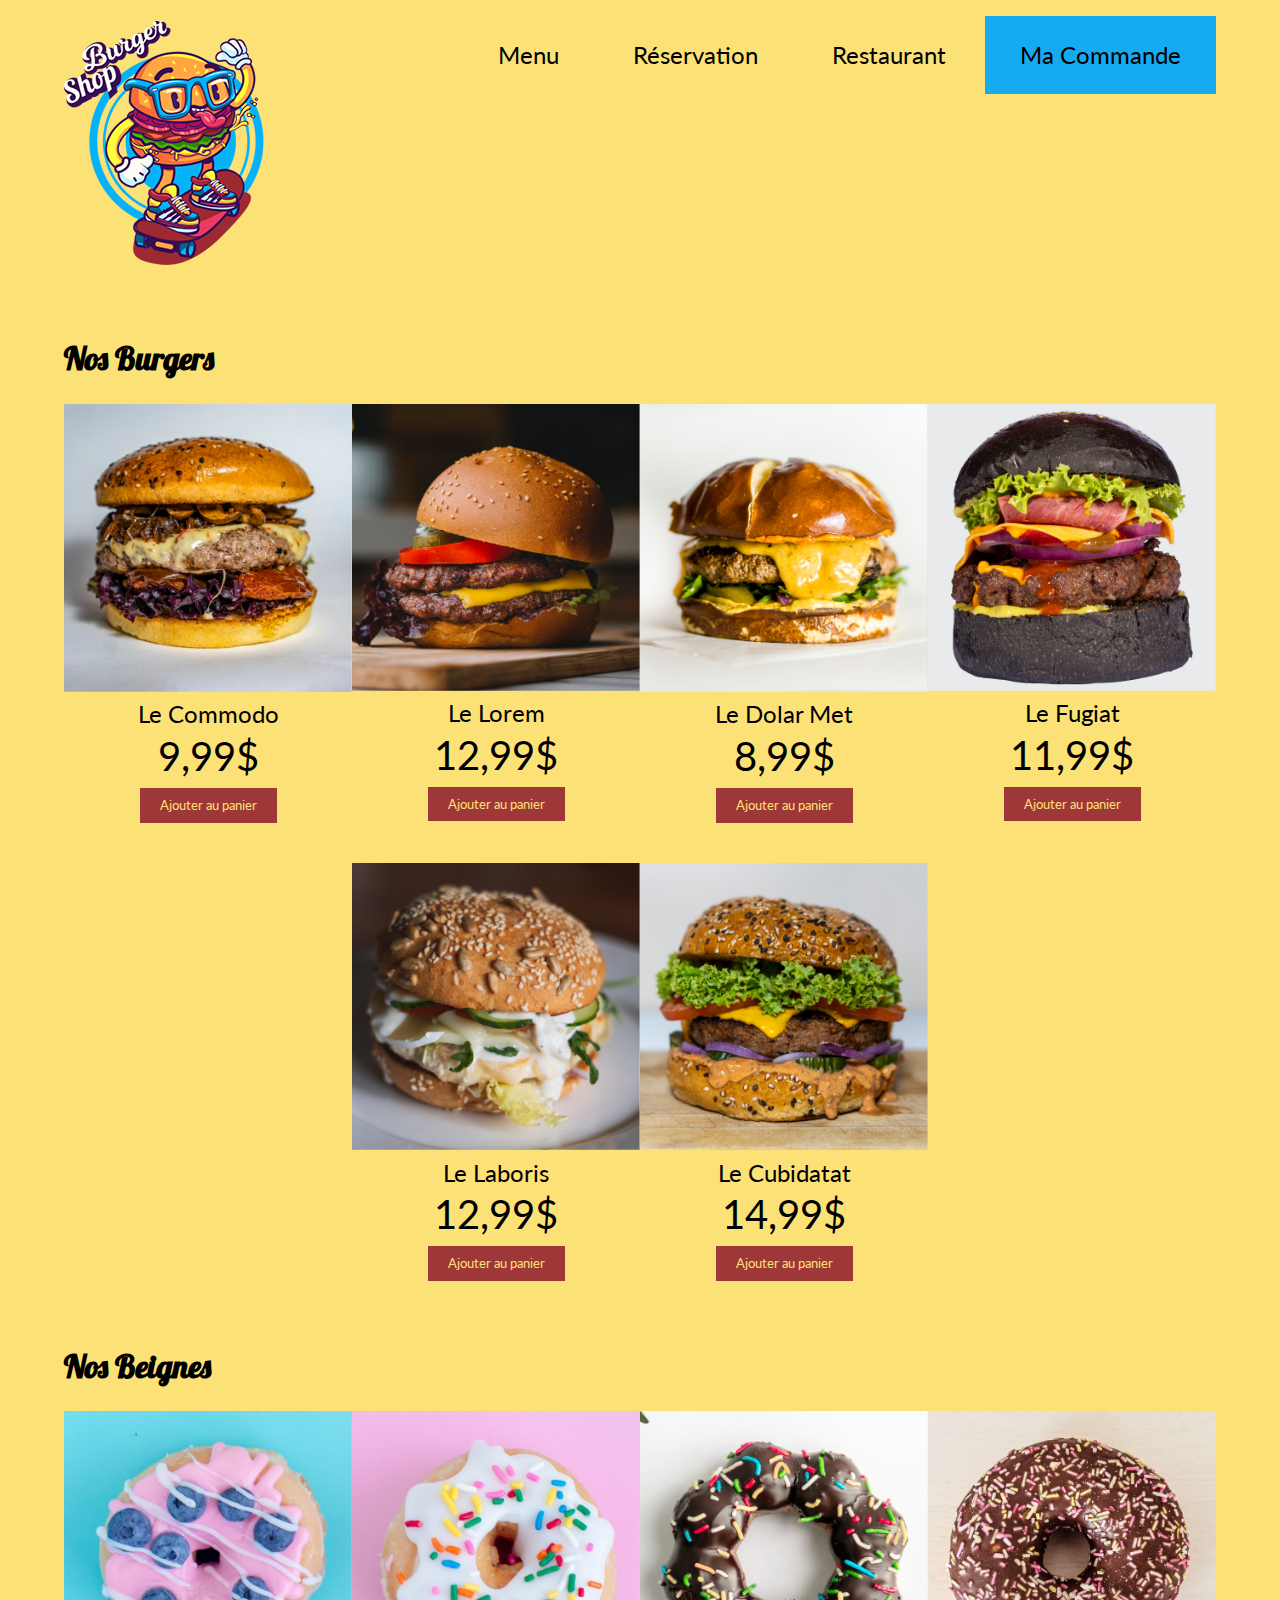
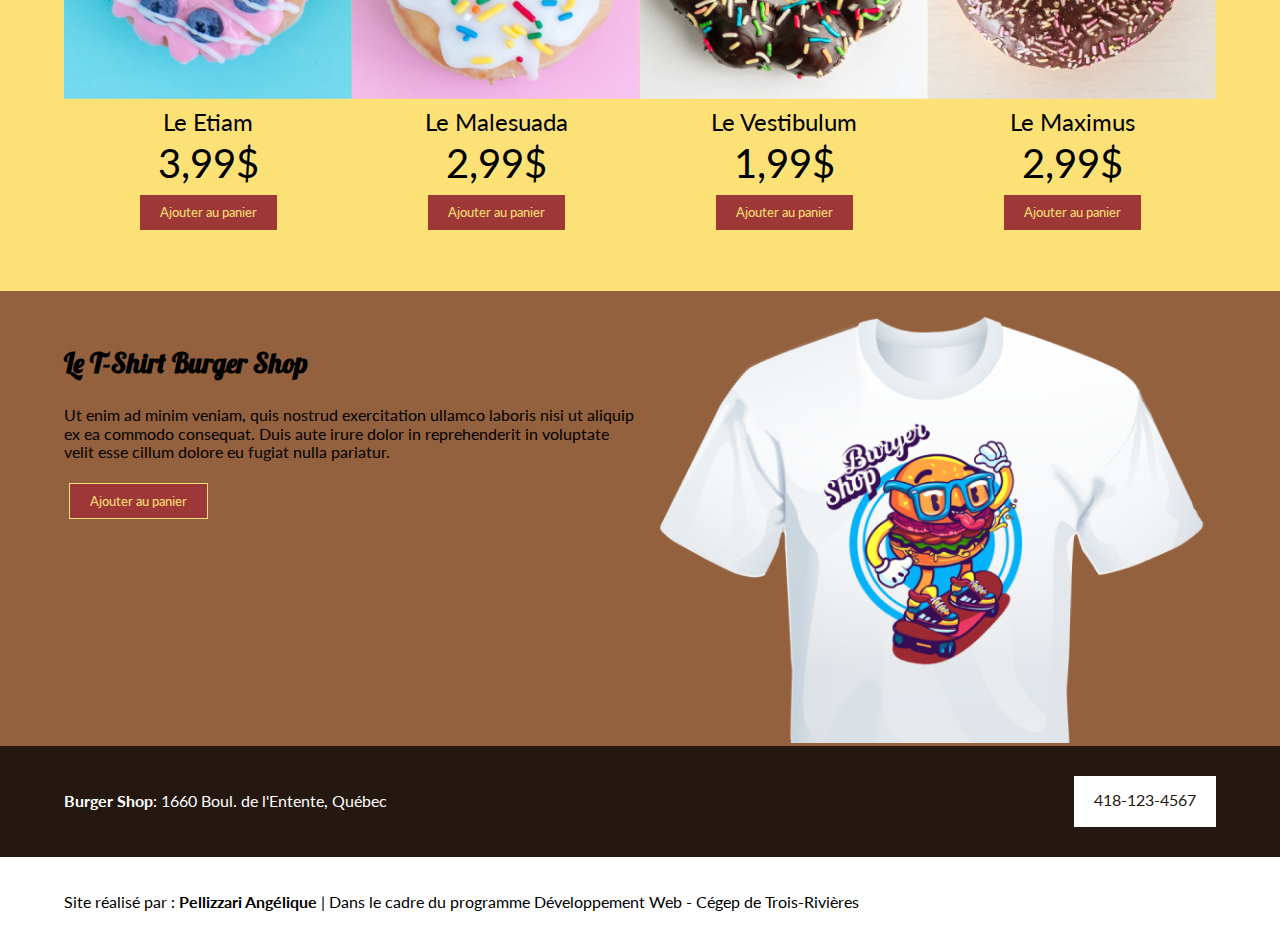
==== index.html @ 7b6b44d7 "arrangement / laurent pour manifest" ====
<!DOCTYPE html>

<html lang="fr">

<head>
	<meta charset="utf-8" />
	<title>Bienvenue chez Burger Shop !</title>
	<meta name="description" content="Restaurant Burger Shop, offrant des burgers et des beignes délicieuses">

	<!-- meta viewport : importante à inclure pour l'affichage sur les divers appareils -->
	<meta name="viewport" content="width=device-width, initial-scale=1">
	<!-- Add iOS meta tags and icons -->
	<meta name="apple-mobile-web-app-capable" content="yes">
	<meta name="apple-mobile-web-app-status-bar-style" content="black">
	<meta name="apple-mobile-web-app-title" content="Burger Shop">
	<link rel="apple-touch-icon" href="./img/icons/maskable_icon_x192.png">

	<meta name="description" content="ceci est une demo de progressive web app">
	<meta name="theme-color" content="#fce177" />

	<link media="screen" rel="stylesheet" href="css/normalize.css">
	<link media="screen" rel="stylesheet" href="css/styles.css">
	<link rel="manifest" href="pratiquePWA/manifest.json">
	<link rel="icon" href="burger.png">
	<link rel="preconnect" href="https://fonts.googleapis.com">
	<link rel="preconnect" href="https://fonts.gstatic.com" crossorigin>
	<link
		href="https://fonts.googleapis.com/css2?family=Lato:ital,wght@0,100;0,300;0,400;0,700;0,900;1,100;1,300;1,400;1,700;1,900&family=Lobster&display=swap"
		rel="stylesheet">
	

</head>

<body>
	<header class="container">
		<div class="logo">
			<h1 href="index.html"><img src="./img/logo-burger-shop_200px.png" alt="logo burger shop"></h1>

			<nav>
				<ul>
					<li><a href="index.html">Menu</a></li>
					<li><a href="reservation.html">Réservation</a></li>
					<li><a href="restaurant.html">Restaurant</a></li>
					<li id="cmd"><a href="macommande.html">Ma Commande</a></li>
				</ul>
			</nav>
			<img class="ptimenuburger" href="#" src="img/icon-menu-fonce.png" alt="menu burger">
		</div>
	</header>
	<main>
		<div class="container">
			<section>
				<h2>Nos Burgers</h2>
				<div class="flex-burger">
					<div class="box">
						<img src="./img/menu/burger-choux.png" alt="Burger Le Commodo">
						<p class="nom">Le Commodo</p>
						<p class="prix">9,99$</p>
						<button class="btn" href="#">Ajouter au panier</button>
					</div>
					<div class="box">
						<img src="./img/menu/burger-double-fromage.png" alt="Burger Le Lorem">
						<p class="nom">Le Lorem</p>
						<p class="prix">12,99$</p>
						<button class="btn" href="#">Ajouter au panier</button>
					</div>
					<div class="box">
						<img src="./img/menu/burger-fromage.png" alt="Burger Le Dolar Met">
						<p class="nom">Le Dolar Met</p>
						<p class="prix">8,99$</p>
						<button class="btn" href="#">Ajouter au panier</button>
					</div>
					<div class="box">
						<img src="./img/menu/burger-pain-noir.png" alt="Burger Le Fugiat">
						<p class="nom">Le Fugiat</p>
						<p class="prix">11,99$</p>
						<button class="btn" href="#">Ajouter au panier</button>
					</div>
					<div class="box">
						<img src="./img/menu/burger-poisson.png" alt="Burger Le Laboris">
						<p class="nom">Le Laboris</p>
						<p class="prix">12,99$</p>
						<button class="btn" href="#">Ajouter au panier</button>
					</div>
					<div class="box">
						<img src="./img/menu/burger-sesame.png" alt="Burger Le Cubidatat">
						<p class="nom">Le Cubidatat</p>
						<p class="prix">14,99$</p>
						<button class="btn" href="#">Ajouter au panier</button>
					</div>
				</div>
			</section>
			<section>
				<h2>Nos Beignes</h2>
				<div class="flex-burger">
					<div class="box">
						<img src="./img/menu/beign-bleuet.png" alt="Beigne Le Etiam">
						<p class="nom">Le Etiam</p>
						<p class="prix">3,99$</p>
						<button class="btn" href="#">Ajouter au panier</button>
					</div>
					<div class="box">
						<img src="./img/menu/beigne-bonbons.png" alt="Beigne Le Malesuada">
						<p class="nom">Le Malesuada</p>
						<p class="prix">2,99$</p>
						<button class="btn" href="#">Ajouter au panier</button>
					</div>
					<div class="box">
						<img src="./img/menu/beigne-chocolat.png" alt="Beigne Le Vestibulum">
						<p class="nom">Le Vestibulum</p>
						<p class="prix">1,99$</p>
						<button class="btn" href="#">Ajouter au panier</button>
					</div>
					<div class="box">
						<img src="./img/menu/beigne-glace.png" alt="Beigne Le Maximus">
						<p class="nom">Le Maximus</p>
						<p class="prix">2,99$</p>
						<button class="btn" href="#">Ajouter au panier</button>
					</div>
				</div>
			</section>
		</div>
	</main>
	<aside id="aside1">
		<div class="container">
			<div class="tshirt">
				<div id="div-tshirt">
					<h3 id="h3-ad2">Le T-Shirt Burger Shop</h3>
					<p>Ut enim ad minim veniam, quis nostrud exercitation ullamco laboris nisi ut
						aliquip ex ea commodo consequat. Duis aute irure dolor in reprehenderit in voluptate
						velit esse cillum dolore eu fugiat nulla pariatur. </p>
					<button class="btn" href="#">Ajouter au panier</button>
				</div>
				<div><img id="tshirt" src="./img/t-shirt.png" alt="T-Shirt Burger Shop"></div>
			</div>
		</div>
	</aside>
	<aside id="aside2">
		<div class="container foo1">
			<p><strong>Burger Shop</strong>: 1660 Boul. de l'Entente, Québec</p>
			<a id="tel" href="tel:+14181234567">418-123-4567</a>
		</div>
	</aside>
	<footer>
		<div class="container">
			<p>Site réalisé par : <strong>Pellizzari Angélique</strong> | Dans le cadre du
				programme Développement Web - Cégep de Trois-Rivières</p>
		</div>

	</footer>

</body>

</html>
---- css/styles.css ----
/* Propriétés générales */

* {
	box-sizing: border-box;
}

img {
	max-width: 100%;
}

.container {
	width: 90%;
	max-width: 1200px;
	margin: 0 auto;
}

body {
	font-size: 1rem;
	background-color: rgb(252, 225, 119);
	font-family: 'Lato', sans-serif;
}

h1,
h2,
h3,
h4 {
	font-family: 'Lobster', cursive;
}

h2 {
	font-size: 2rem;
}

h3 {
	font-size: 1.7rem;
}

h4 {
	font-size: 1.5rem;
}

.btn {
	margin: 5px 5px;
	font-size: 0.8rem;
	background-color: rgb(158, 55, 55);
	border: solid 1px rgb(252, 225, 119);
	text-decoration: none;
	color: rgb(252, 225, 119);
	padding: 10px 20px;
}

/* header */

.logo {
	display: flex;
	justify-content: space-between;
	align-items: flex-start;
}

nav li {
	display: inline-block;
}

nav a {
	display: inline-block;
	margin: 10px 10px;
	font-size: 1.5rem;

	text-decoration: none;
	color: rgb(0, 0, 0);
	padding: 15px 25px;
}

nav a:hover {
	color: rgb(22, 171, 240);
}

#cmd {
	background-color: rgb(22, 171, 240);
}

#cmd a:hover {
	color: rgb(252, 225, 119);
}

.ptimenuburger {
	margin-top: 16px;
}

/* main */

main {
	padding: 20px 0;
}

.flex-burger {
	display: flex;
	justify-content: center;
	flex-wrap: wrap;
}

.box {
	text-align: center;
	width: 25%;
	margin-bottom: 3%;
}

.nom {
	font-size: 1.5rem;
	margin: 5px;
}

.prix {
	font-size: 2.5rem;
	margin: 3px;
}

input,
select,
textarea {
	margin-bottom: 15px;
	margin-right: 15px;
}

input[id="nbPresence"] {
	width: 50px;
}

input:focus,
input:hover {
	background-color: rgb(228, 228, 228);
}

span {
	color: red;
}

/*Page Ma commande*/

.flex-cmd {
	display: flex;
	justify-content: space-between;
	flex-wrap: wrap;
	align-items: flex-start;
}

#panier {
	width: 68%;
}

#detail {
	width: 30%;
	background-color: rgb(148, 97, 62);
	padding: 10px 10px;
	color: rgb(252, 225, 119);
}

table {
	width: 100%;
	border-collapse: collapse;
}

td,
th {
	padding: 10px 10px;
}

th {
	text-align: left;
}

td {
	text-align: right;
}

#detail hr {
	border-color: rgb(252, 225, 119);
}

#panier hr {
	border: black 1px solid;
}

.titre {
	font-size: 1.8rem;
}


/* aside */
#aside1 {
	background-color: rgb(148, 97, 62);
	color: black;
}

.tshirt {
	display: flex;
	justify-content: space-between;
}

#div-tshirt {
	max-width: 50%;
}

#aside2 {
	background-color: rgb(36, 24, 16);
	color: black;
	padding: 30px 0;
}

#h3-ad2 {
	padding-top: 30px;
}

.foo1 {
	display: flex;
	justify-content: space-between;
	color: white;
}

#tel {
	padding: 15px 20px;
	text-decoration: none;
	background-color: white;
	color: rgb(36, 24, 16);
}

/* footer */

footer {
	background-color: white;
	color: black;
	padding: 20px 0px;
}

/* Positionnement avec grid  */

.grid-container {
	display: grid;
	grid-template-columns: 1fr 1fr 1fr;
	grid-template-areas:
		"img1 img1 img2"
		"img1 img1 img3"
		"img4 img5 img5"
		"img6 img5 img5";
}

#img1 {
	grid-area: img1;
}

#img2 {
	grid-area: img2;
}

#img3 {
	grid-area: img3;
}

#img4 {
	grid-area: img4;
}

#img5 {
	grid-area: img5;
}

#img6 {
	grid-area: img6;
}

/* Media queries */



@media screen and (min-width: 570px) and (max-width: 960px) {
	nav {
		display: none !important;
	}

	.box {
		width: 33.33%;

	}

	#tshirt {
		margin-top: 40%;
	}

	#panier {
		width: 55%;
	}

	#detail {
		width: 40%;
	}

	.grid-container {
		grid-template-columns: 1fr 1fr;
		grid-template-areas:
		"img1 img2"
		"img3 img4"
		"img5 img6";
	}
}

@media screen and (min-width: 960px) {
	.ptimenuburger {
		display: none !important;
	}
}

@media screen and (min-width: 320px) and (max-width: 570px) {
	nav {
		display: none !important;
	}

	.box {
		width: 50%;
	}

	#aside1 {
		display: none;
	}

	#panier {
		width: 100%;
	}

	#detail {
		width: 100%;
	}

	.grid-container {
		grid-template-columns: 1fr 1fr;
		grid-template-areas:
		"img1 img2"
		"img3 img4"
		"img5 img6";
	}
}
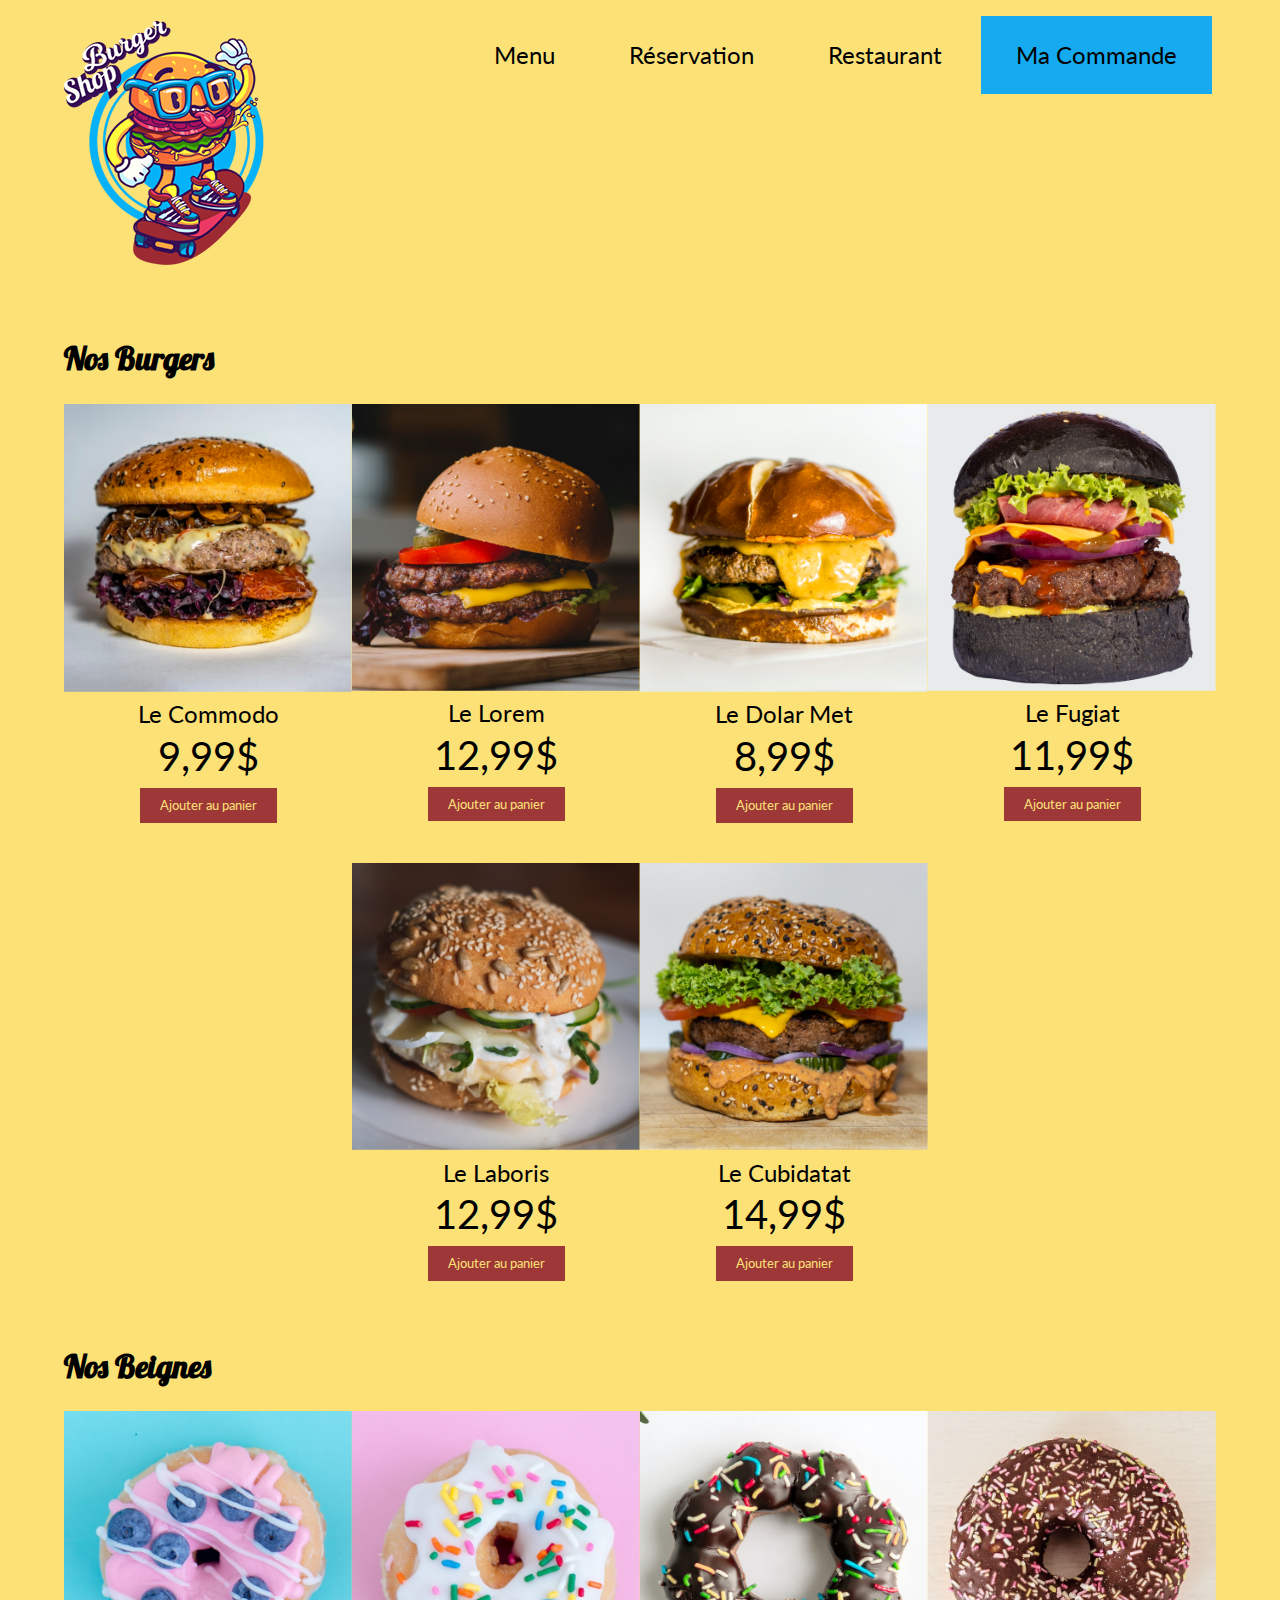
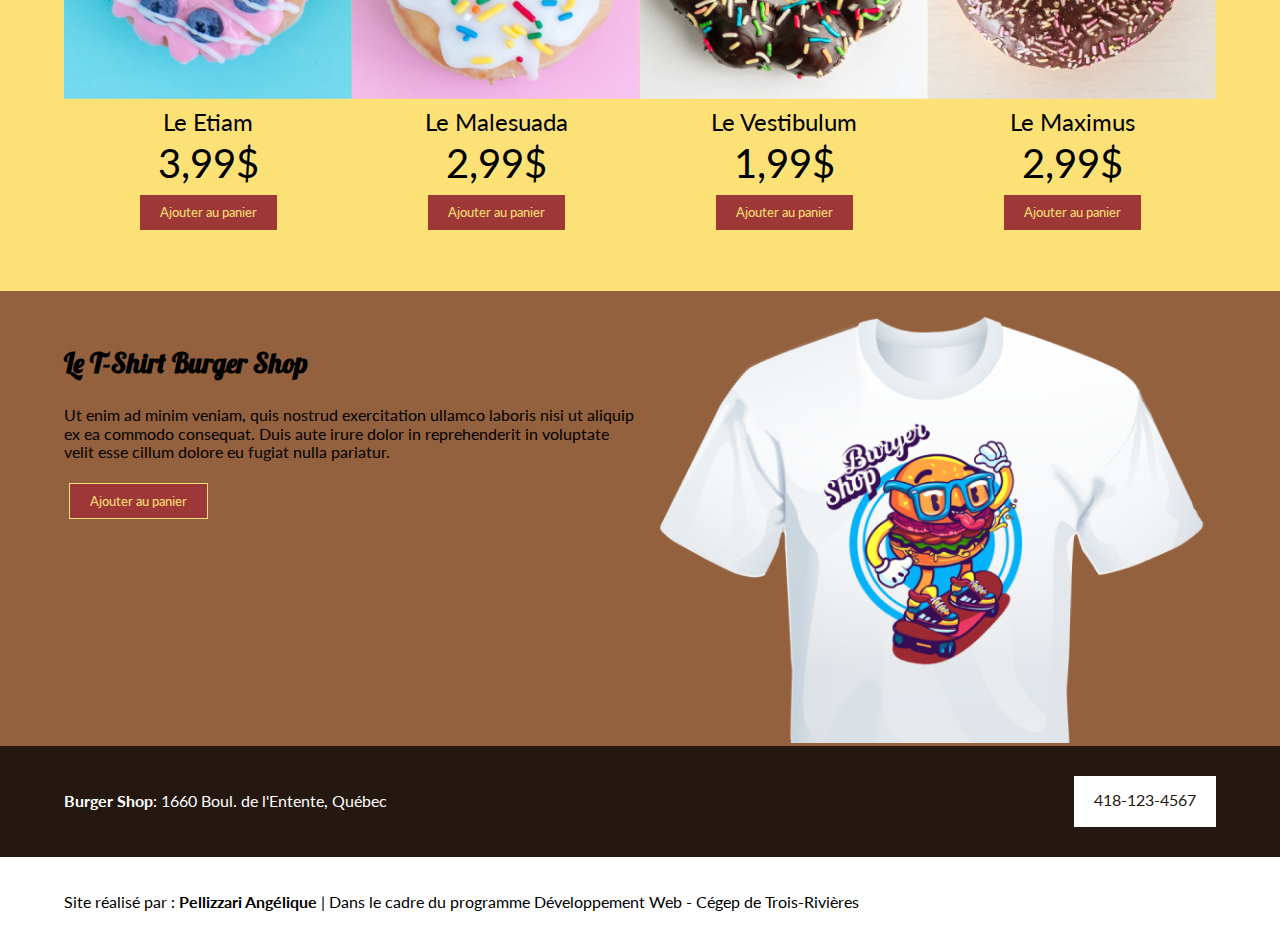
==== commit 6b444546: "ajout bouton install application" ====
--- a/index.html
+++ b/index.html
@@ -20,14 +20,24 @@
 
 	<link media="screen" rel="stylesheet" href="css/normalize.css">
 	<link media="screen" rel="stylesheet" href="css/styles.css">
-	<link rel="manifest" href="pratiquePWA/manifest.json">
+	<link rel="manifest" href="manifest.json">
 	<link rel="icon" href="burger.png">
 	<link rel="preconnect" href="https://fonts.googleapis.com">
 	<link rel="preconnect" href="https://fonts.gstatic.com" crossorigin>
 	<link
 		href="https://fonts.googleapis.com/css2?family=Lato:ital,wght@0,100;0,300;0,400;0,700;0,900;1,100;1,300;1,400;1,700;1,900&family=Lobster&display=swap"
 		rel="stylesheet">
-	
+	<script>
+		// Register service worker.
+		if ('serviceWorker' in navigator) {
+			window.addEventListener('load', () => {
+				navigator.serviceWorker.register('service-worker.js')
+					.then((reg) => {
+						console.log('Service worker registered. Notre service worker est chargé.', reg);
+					});
+			});
+		}
+	</script>
 
 </head>
 
@@ -42,6 +52,10 @@
 					<li><a href="reservation.html">Réservation</a></li>
 					<li><a href="restaurant.html">Restaurant</a></li>
 					<li id="cmd"><a href="macommande.html">Ma Commande</a></li>
+					<li><button class="nav-link px-lg-4 px-2" id="btnInstall"
+						aria-label="Install" hidden>Installer la PWA - l'application sur mon appareil
+						</button>
+					</li>
 				</ul>
 			</nav>
 			<img class="ptimenuburger" href="#" src="img/icon-menu-fonce.png" alt="menu burger">
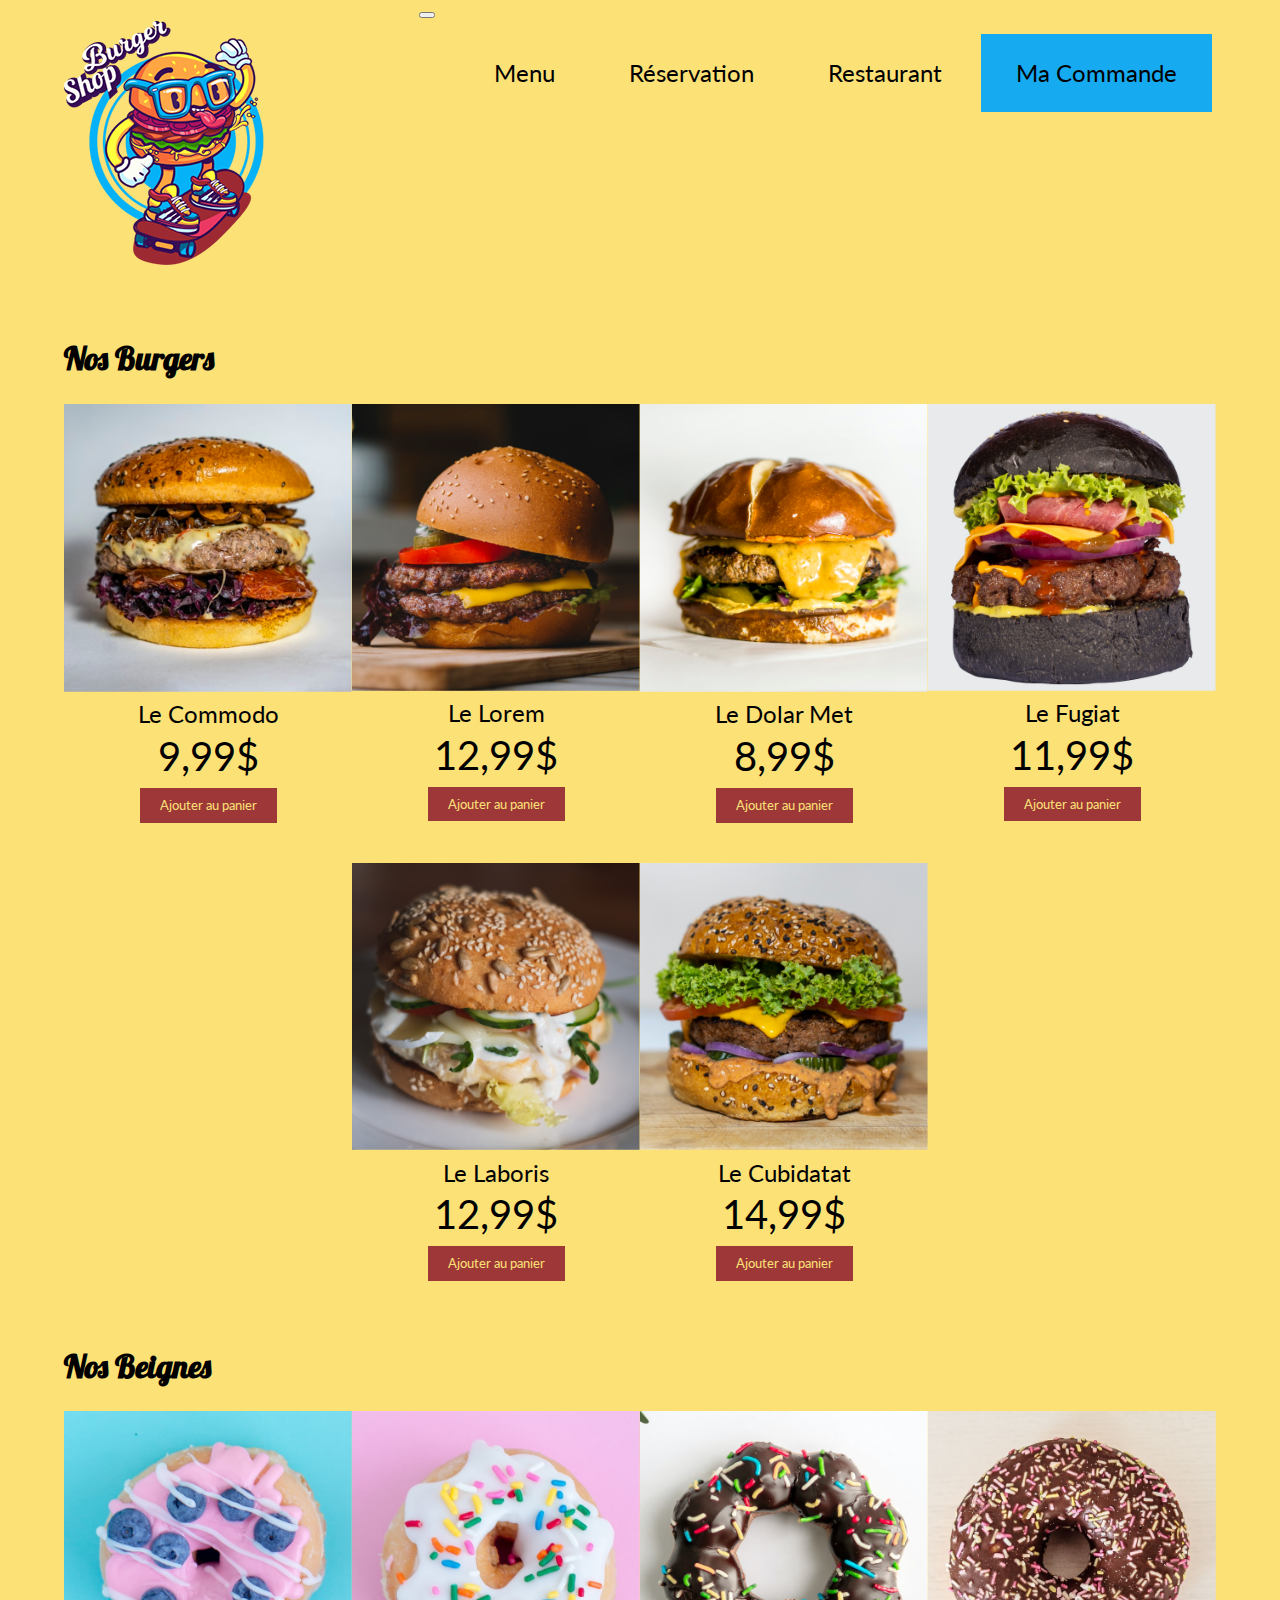
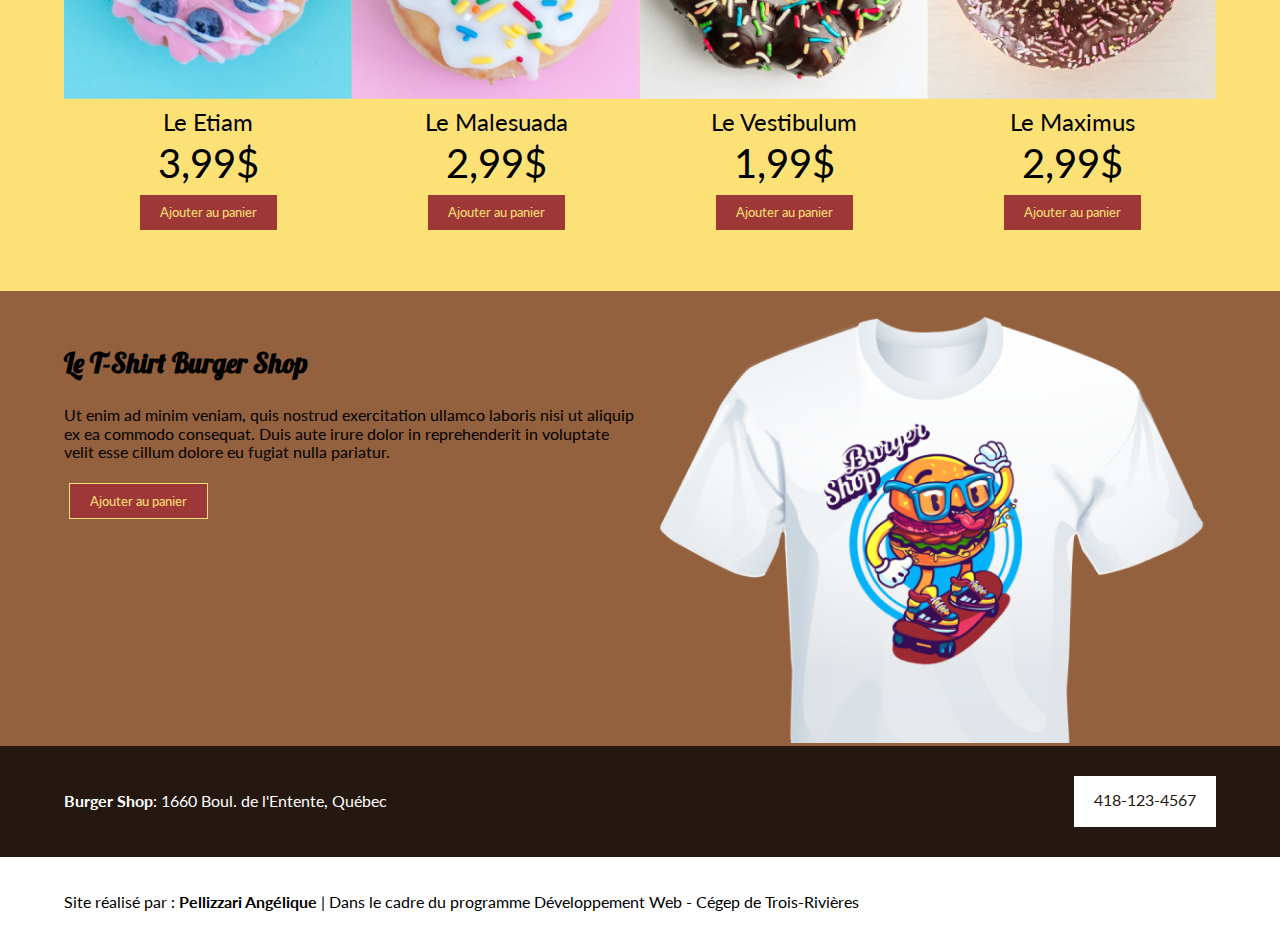
==== commit e19f46df: "tentative menuburguer non fonctionel" ====
--- a/index.html
+++ b/index.html
@@ -17,6 +17,8 @@
 
 	<meta name="description" content="ceci est une demo de progressive web app">
 	<meta name="theme-color" content="#fce177" />
+
+	<link href="https://cdn.jsdelivr.net/npm/bootstrap@5.2.0/dist/css/bootstrap.min.css" rel="stylesheet" integrity="sha384-gH2yIJqKdNHPEq0n4Mqa/HGKIhSkIHeL5AyhkYV8i59U5AR6csBvApHHNl/vI1Bx" crossorigin="anonymous">
 
 	<link media="screen" rel="stylesheet" href="css/normalize.css">
 	<link media="screen" rel="stylesheet" href="css/styles.css">
@@ -47,18 +49,22 @@
 			<h1 href="index.html"><img src="./img/logo-burger-shop_200px.png" alt="logo burger shop"></h1>
 
 			<nav>
+				<button class="navbar-toggler" type="button" data-bs-toggle="collapse" data-bs-target="#navbarNav" aria-controls="navbarNav" aria-expanded="false" aria-label="Toggle navigation">
+					<span class="navbar-toggler-icon"></span>
+				  </button>
 				<ul>
+				
 					<li><a href="index.html">Menu</a></li>
 					<li><a href="reservation.html">Réservation</a></li>
 					<li><a href="restaurant.html">Restaurant</a></li>
 					<li id="cmd"><a href="macommande.html">Ma Commande</a></li>
-					<li><button class="nav-link px-lg-4 px-2" id="btnInstall"
-						aria-label="Install" hidden>Installer la PWA - l'application sur mon appareil
+					<li><button class="nav-link px-lg-4 px-2 btn btn-warning" id="btnInstall"
+						aria-label="Install" hidden>Installer l'application sur mon appareil
 						</button>
 					</li>
 				</ul>
 			</nav>
-			<img class="ptimenuburger" href="#" src="img/icon-menu-fonce.png" alt="menu burger">
+			<!--<img class="ptimenuburger" href="#" src="img/icon-menu-fonce.png" alt="menu burger">-->
 		</div>
 	</header>
 	<main>
@@ -165,4 +171,7 @@
 
 </body>
 
-</html>+</html>
+<script src="js/install.js"></script>
+<script src="https://cdn.jsdelivr.net/npm/@popperjs/core@2.11.5/dist/umd/popper.min.js" integrity="sha384-Xe+8cL9oJa6tN/veChSP7q+mnSPaj5Bcu9mPX5F5xIGE0DVittaqT5lorf0EI7Vk" crossorigin="anonymous"></script>
+<script src="https://cdn.jsdelivr.net/npm/bootstrap@5.2.0/dist/js/bootstrap.min.js" integrity="sha384-ODmDIVzN+pFdexxHEHFBQH3/9/vQ9uori45z4JjnFsRydbmQbmL5t1tQ0culUzyK" crossorigin="anonymous"></script>--- a/css/styles.css
+++ b/css/styles.css
@@ -273,9 +273,9 @@
 
 
 @media screen and (min-width: 570px) and (max-width: 960px) {
-	nav {
+	/*nav {
 		display: none !important;
-	}
+	}*/
 
 	.box {
 		width: 33.33%;
@@ -310,9 +310,9 @@
 }
 
 @media screen and (min-width: 320px) and (max-width: 570px) {
-	nav {
+	/*nav {
 		display: none !important;
-	}
+	}*/
 
 	.box {
 		width: 50%;
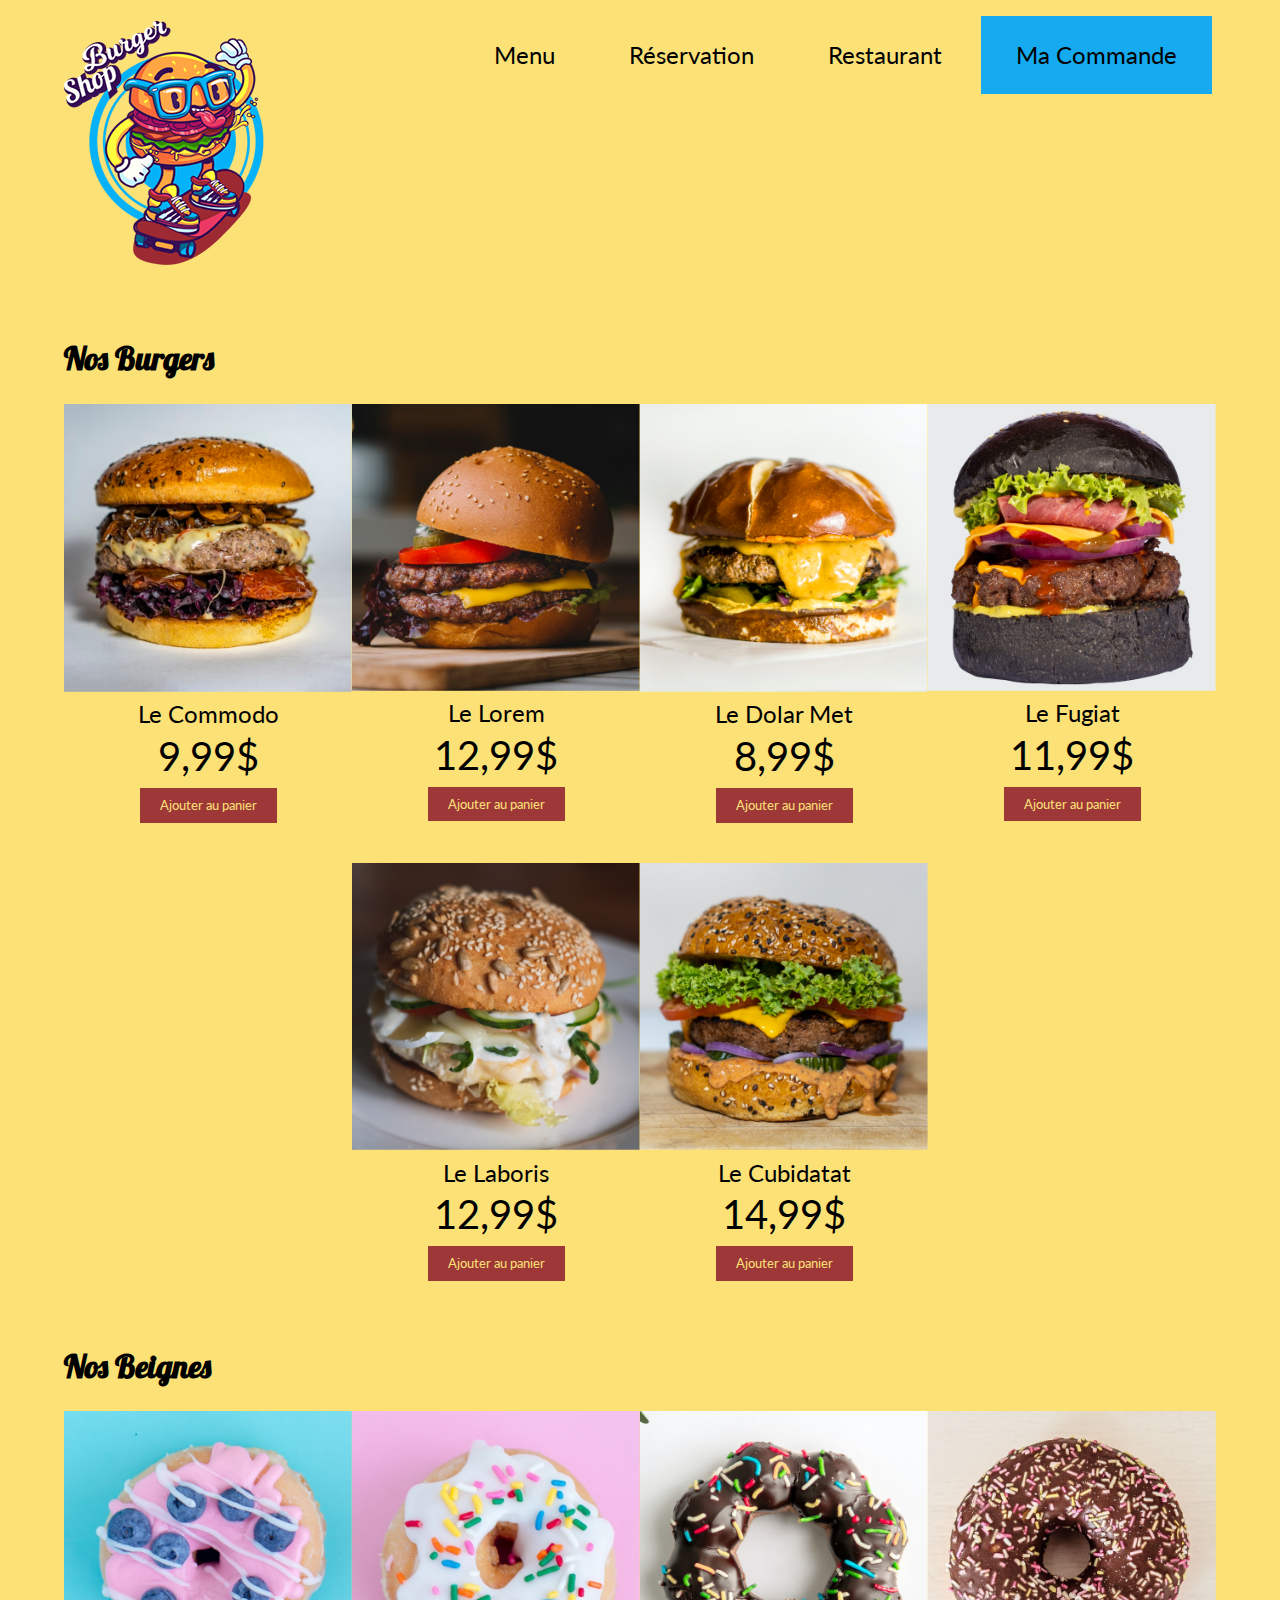
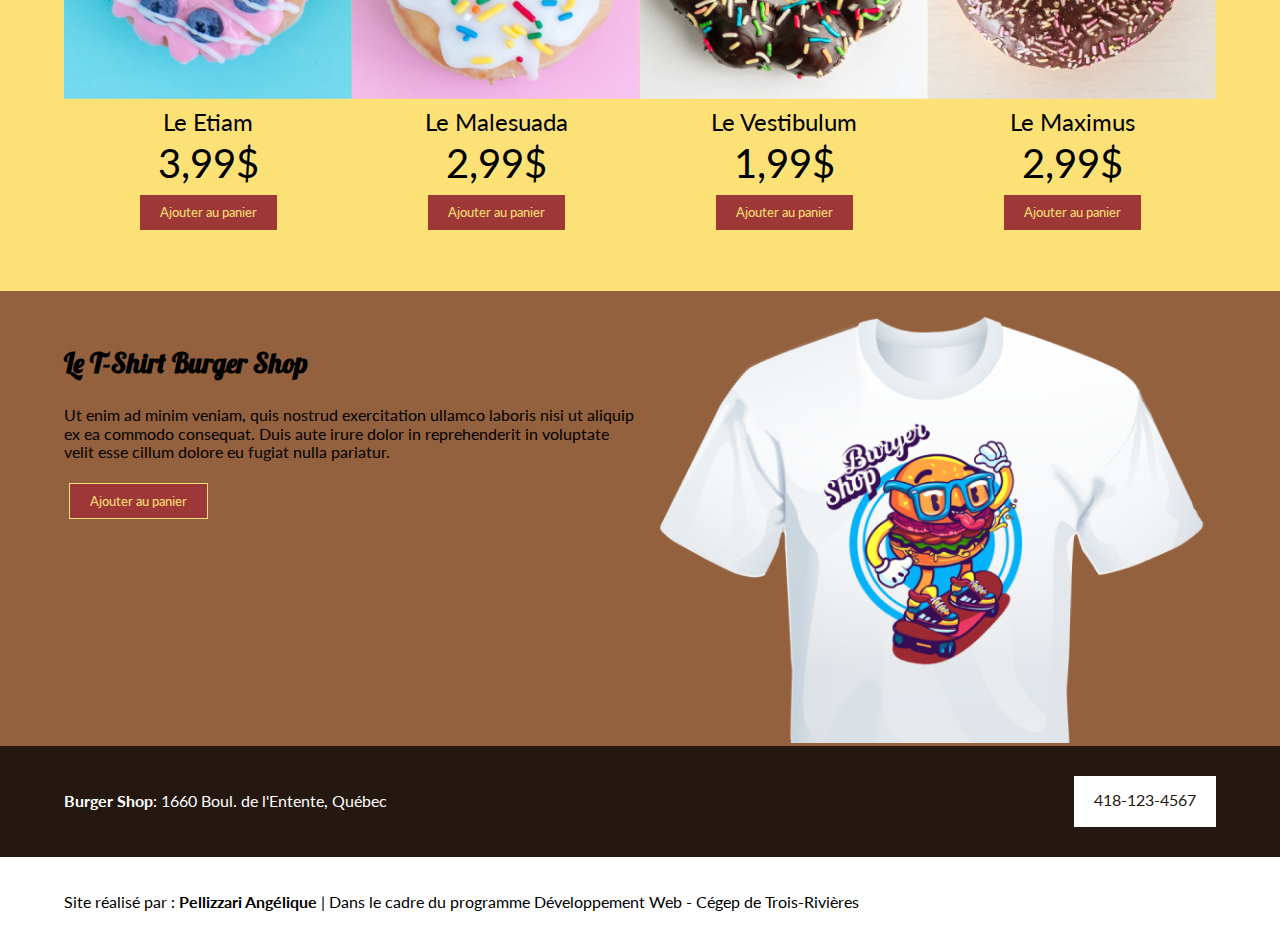
==== commit 8efc1e41: "cacher menu burger" ====
--- a/index.html
+++ b/index.html
@@ -49,9 +49,9 @@
 			<h1 href="index.html"><img src="./img/logo-burger-shop_200px.png" alt="logo burger shop"></h1>
 
 			<nav>
-				<button class="navbar-toggler" type="button" data-bs-toggle="collapse" data-bs-target="#navbarNav" aria-controls="navbarNav" aria-expanded="false" aria-label="Toggle navigation">
+				<!--<button class="navbar-toggler" type="button" data-bs-toggle="collapse" data-bs-target="#navbarNav" aria-controls="navbarNav" aria-expanded="false" aria-label="Toggle navigation">
 					<span class="navbar-toggler-icon"></span>
-				  </button>
+				  </button>-->
 				<ul>
 				
 					<li><a href="index.html">Menu</a></li>
